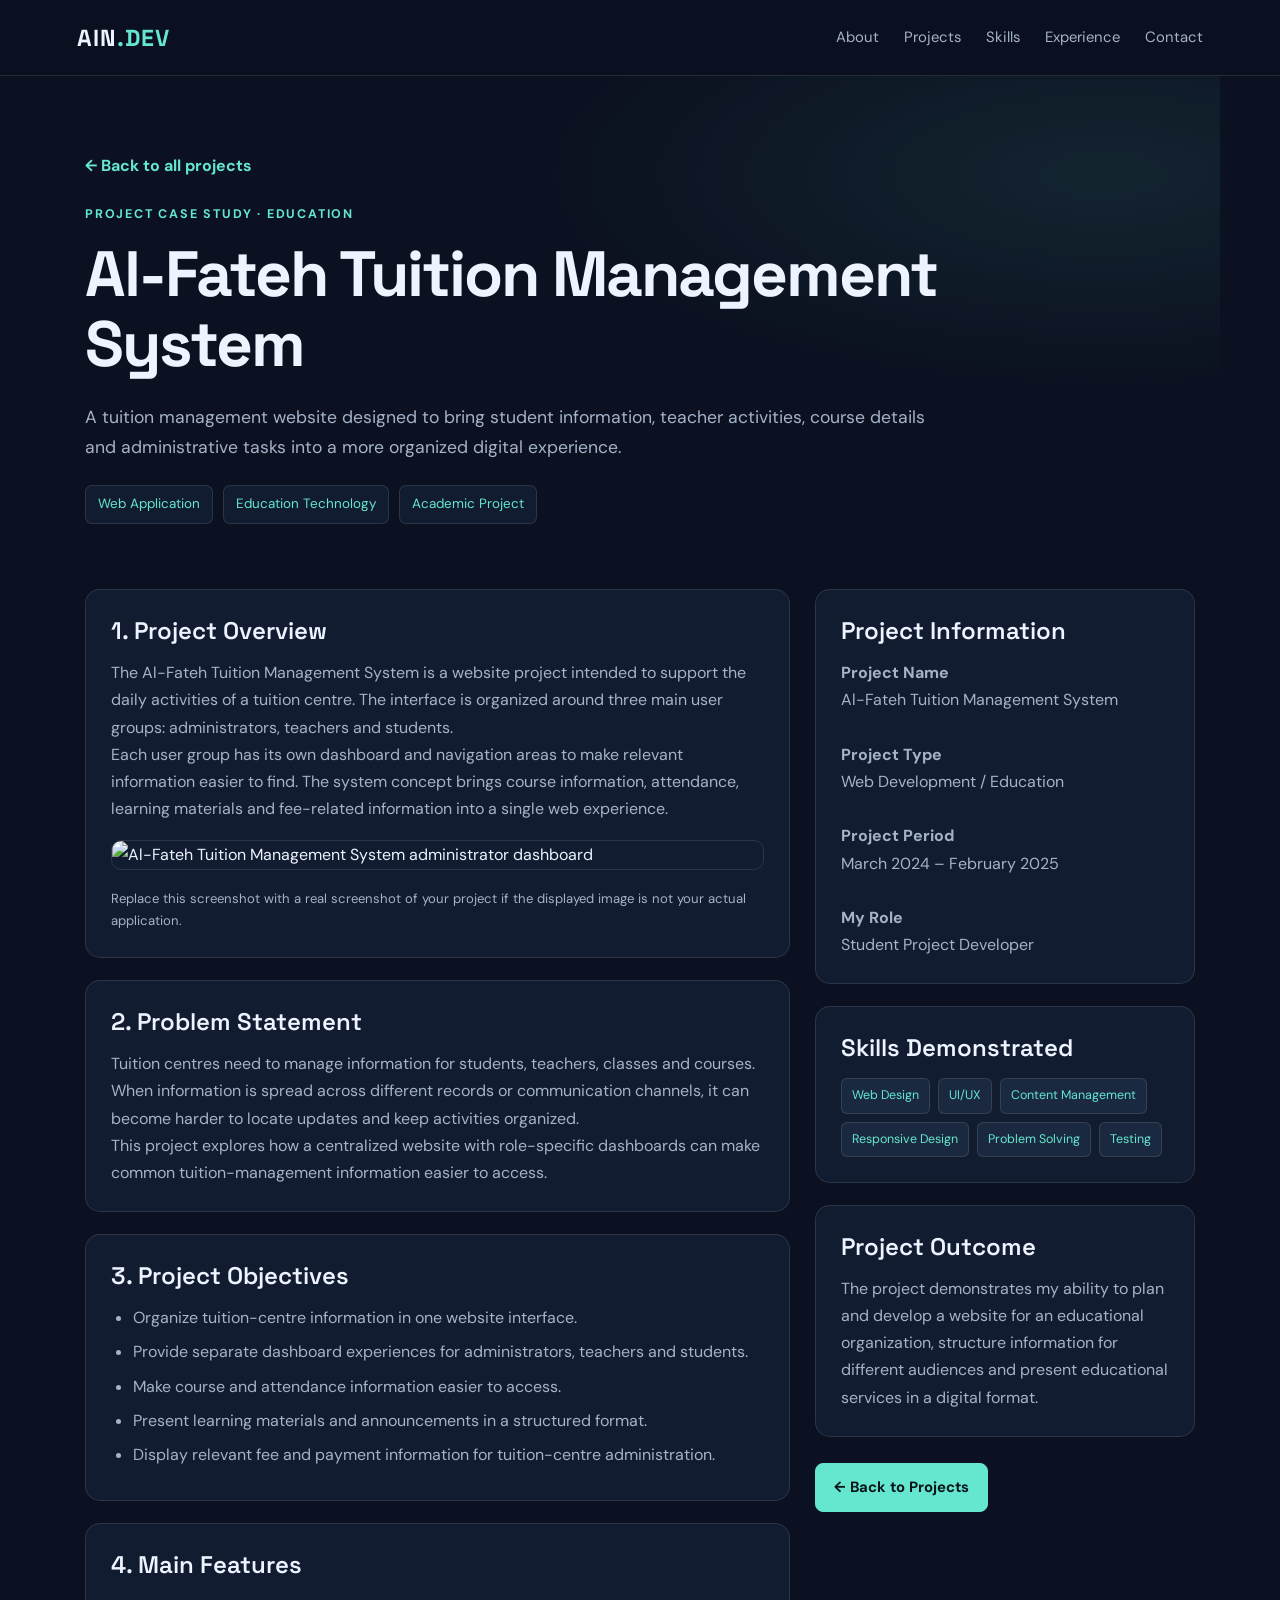
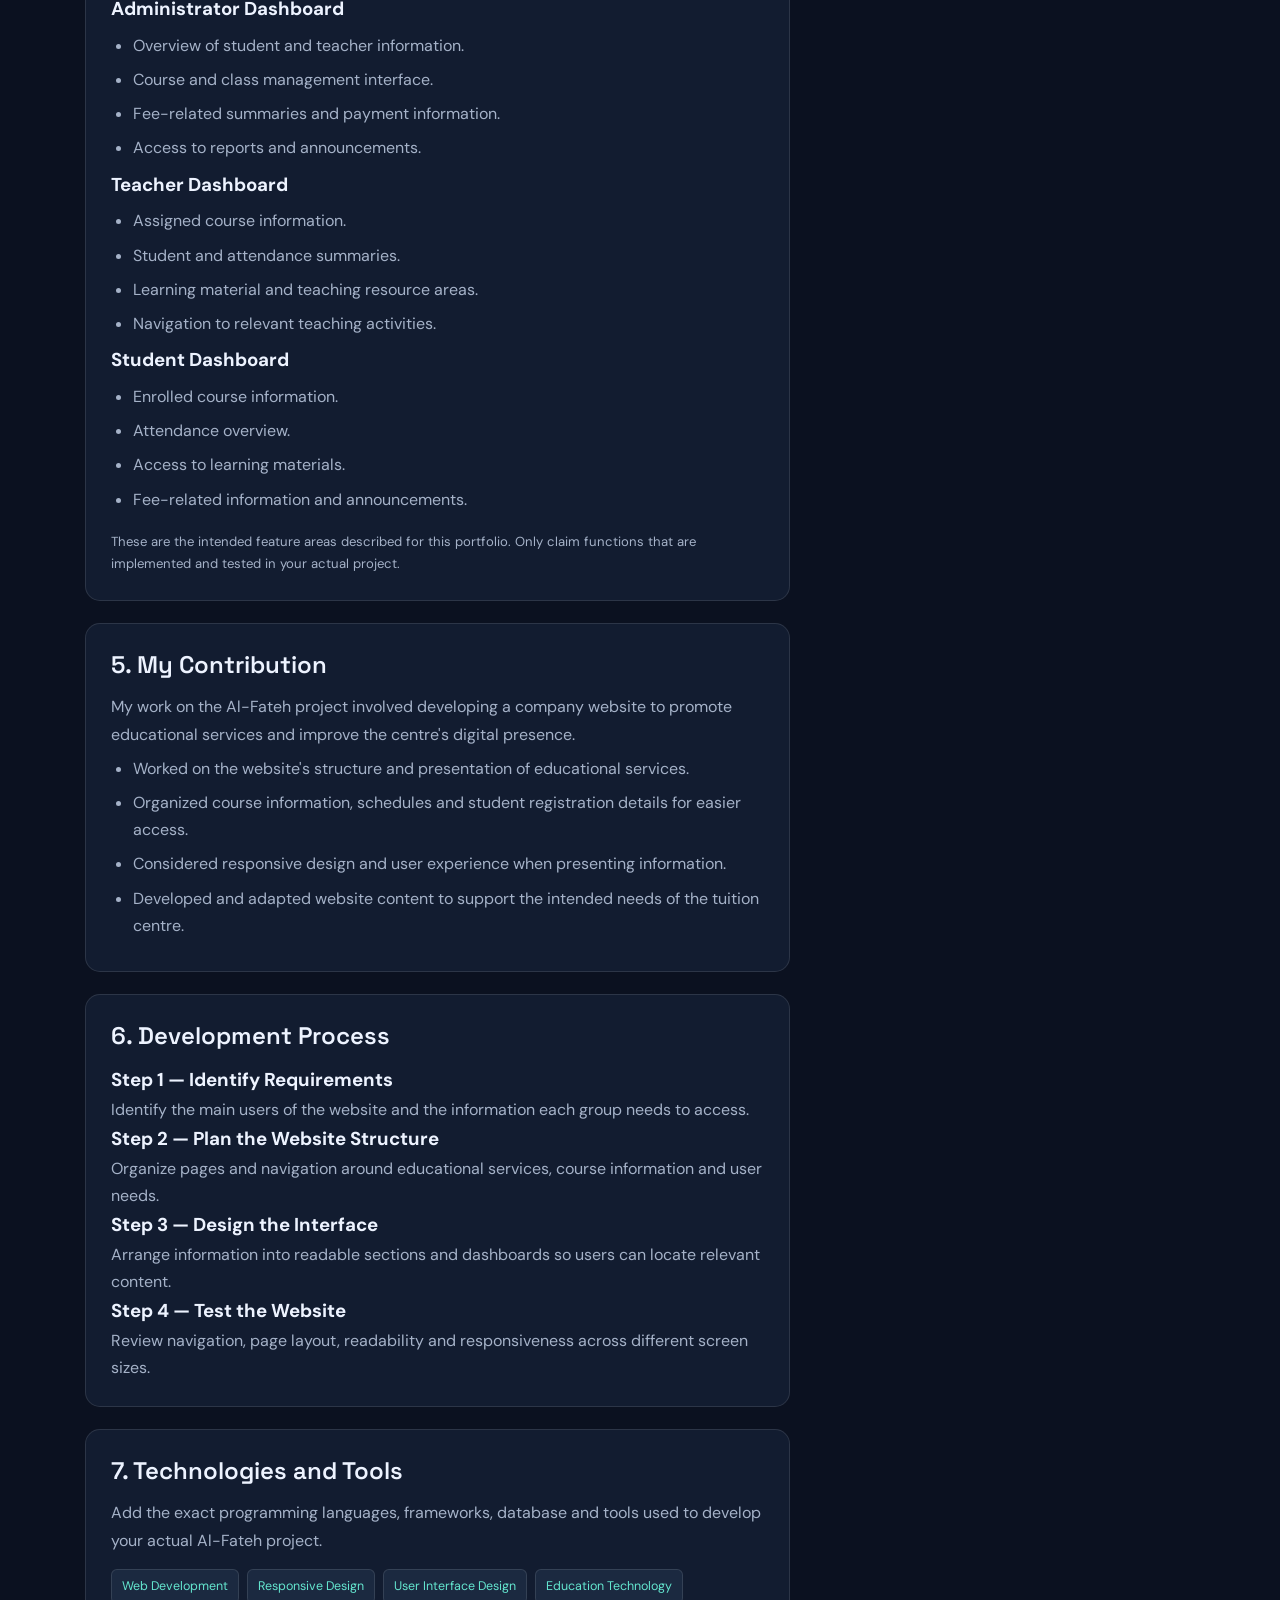
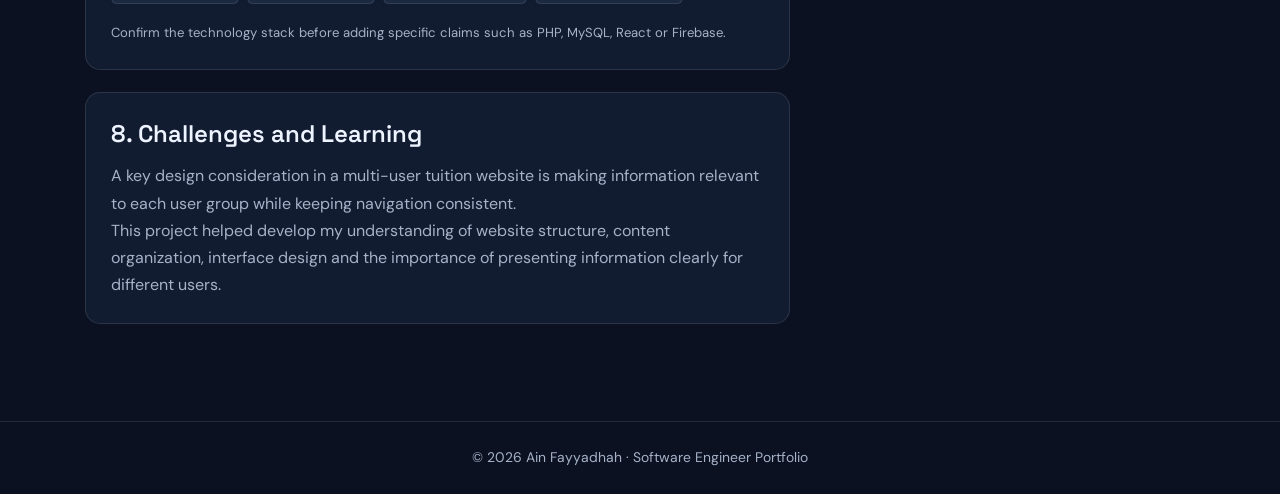
==== al-fateh.html @ 740bcaf2 "Add files via upload" ====
<!DOCTYPE html>
<html lang="en">
<head>
  <meta charset="UTF-8">
  <meta name="viewport" content="width=device-width, initial-scale=1.0">

  <meta name="description" content="Ain Fayyadhah's Al-Fateh Tuition Management System project case study">

  <title>Al-Fateh Tuition Management System | Ain Fayyadhah</title>

  <link rel="stylesheet" href="style.css">
</head>

<body>

<!-- NAVIGATION -->
<header class="navbar">
  <a href="index.html#home" class="logo">AIN<span>.DEV</span></a>

  <button class="menu-toggle" id="menuToggle"
          aria-label="Toggle navigation"
          aria-expanded="false">
    ☰
  </button>

  <nav id="mainNav">
    <a href="index.html#about">About</a>
    <a href="index.html#projects">Projects</a>
    <a href="index.html#skills">Skills</a>
    <a href="index.html#experience">Experience</a>
    <a href="index.html#contact">Contact</a>
  </nav>
</header>

<main class="detail-page">

  <!-- PROJECT INTRODUCTION -->
  <section class="detail-hero">

    <a class="back-link" href="index.html#projects">
      ← Back to all projects
    </a>

    <p class="eyebrow">PROJECT CASE STUDY · EDUCATION</p>

    <h1>Al-Fateh Tuition Management System</h1>

    <p class="lead">
      A tuition management website designed to bring student
      information, teacher activities, course details and
      administrative tasks into a more organized digital
      experience.
    </p>

    <div class="detail-meta">
      <span>Web Application</span>
      <span>Education Technology</span>
      <span>Academic Project</span>
    </div>

  </section>

  <!-- PROJECT DETAILS -->
  <div class="detail-content">

    <div class="detail-grid">

      <div>

        <!-- OVERVIEW -->
        <section class="detail-panel">

          <h2>1. Project Overview</h2>

          <p>
            The Al-Fateh Tuition Management System is a website
            project intended to support the daily activities
            of a tuition centre. The interface is organized
            around three main user groups: administrators,
            teachers and students.
          </p>

          <p>
            Each user group has its own dashboard and navigation
            areas to make relevant information easier to find.
            The system concept brings course information,
            attendance, learning materials and fee-related
            information into a single web experience.
          </p>

          <img
            class="detail-shot"
            src="assets/al-fateh-admin.jpg"
            alt="Al-Fateh Tuition Management System administrator dashboard"
            loading="lazy"
          >

          <p class="small-note">
            Replace this screenshot with a real screenshot of
            your project if the displayed image is not your
            actual application.
          </p>

        </section>

        <!-- PROBLEM -->
        <section class="detail-panel">

          <h2>2. Problem Statement</h2>

          <p>
            Tuition centres need to manage information for
            students, teachers, classes and courses. When
            information is spread across different records
            or communication channels, it can become harder
            to locate updates and keep activities organized.
          </p>

          <p>
            This project explores how a centralized website
            with role-specific dashboards can make common
            tuition-management information easier to access.
          </p>

        </section>

        <!-- OBJECTIVES -->
        <section class="detail-panel">

          <h2>3. Project Objectives</h2>

          <ul>
            <li>
              Organize tuition-centre information in one
              website interface.
            </li>

            <li>
              Provide separate dashboard experiences for
              administrators, teachers and students.
            </li>

            <li>
              Make course and attendance information easier
              to access.
            </li>

            <li>
              Present learning materials and announcements
              in a structured format.
            </li>

            <li>
              Display relevant fee and payment information
              for tuition-centre administration.
            </li>
          </ul>

        </section>

        <!-- FEATURES -->
        <section class="detail-panel">

          <h2>4. Main Features</h2>

          <h3>Administrator Dashboard</h3>

          <ul>
            <li>Overview of student and teacher information.</li>
            <li>Course and class management interface.</li>
            <li>Fee-related summaries and payment information.</li>
            <li>Access to reports and announcements.</li>
          </ul>

          <h3>Teacher Dashboard</h3>

          <ul>
            <li>Assigned course information.</li>
            <li>Student and attendance summaries.</li>
            <li>Learning material and teaching resource areas.</li>
            <li>Navigation to relevant teaching activities.</li>
          </ul>

          <h3>Student Dashboard</h3>

          <ul>
            <li>Enrolled course information.</li>
            <li>Attendance overview.</li>
            <li>Access to learning materials.</li>
            <li>Fee-related information and announcements.</li>
          </ul>

          <p class="small-note">
            These are the intended feature areas described for
            this portfolio. Only claim functions that are
            implemented and tested in your actual project.
          </p>

        </section>

        <!-- CONTRIBUTION -->
        <section class="detail-panel">

          <h2>5. My Contribution</h2>

          <p>
            My work on the Al-Fateh project involved developing
            a company website to promote educational services
            and improve the centre's digital presence.
          </p>

          <ul>
            <li>
              Worked on the website's structure and presentation
              of educational services.
            </li>

            <li>
              Organized course information, schedules and
              student registration details for easier access.
            </li>

            <li>
              Considered responsive design and user experience
              when presenting information.
            </li>

            <li>
              Developed and adapted website content to support
              the intended needs of the tuition centre.
            </li>
          </ul>

        </section>

        <!-- DEVELOPMENT PROCESS -->
        <section class="detail-panel">

          <h2>6. Development Process</h2>

          <h3>Step 1 — Identify Requirements</h3>

          <p>
            Identify the main users of the website and the
            information each group needs to access.
          </p>

          <h3>Step 2 — Plan the Website Structure</h3>

          <p>
            Organize pages and navigation around educational
            services, course information and user needs.
          </p>

          <h3>Step 3 — Design the Interface</h3>

          <p>
            Arrange information into readable sections and
            dashboards so users can locate relevant content.
          </p>

          <h3>Step 4 — Test the Website</h3>

          <p>
            Review navigation, page layout, readability and
            responsiveness across different screen sizes.
          </p>

        </section>

        <!-- TECHNOLOGY -->
        <section class="detail-panel">

          <h2>7. Technologies and Tools</h2>

          <p>
            Add the exact programming languages, frameworks,
            database and tools used to develop your actual
            Al-Fateh project.
          </p>

          <div class="tags">
            <span>Web Development</span>
            <span>Responsive Design</span>
            <span>User Interface Design</span>
            <span>Education Technology</span>
          </div>

          <p class="small-note">
            Confirm the technology stack before adding specific
            claims such as PHP, MySQL, React or Firebase.
          </p>

        </section>

        <!-- CHALLENGES -->
        <section class="detail-panel">

          <h2>8. Challenges and Learning</h2>

          <p>
            A key design consideration in a multi-user tuition
            website is making information relevant to each
            user group while keeping navigation consistent.
          </p>

          <p>
            This project helped develop my understanding of
            website structure, content organization, interface
            design and the importance of presenting information
            clearly for different users.
          </p>

        </section>

      </div>

      <!-- SIDEBAR -->
      <aside>

        <section class="detail-panel">

          <h2>Project Information</h2>

          <p><strong>Project Name</strong></p>
          <p>Al-Fateh Tuition Management System</p>

          <br>

          <p><strong>Project Type</strong></p>
          <p>Web Development / Education</p>

          <br>

          <p><strong>Project Period</strong></p>
          <p>March 2024 – February 2025</p>

          <br>

          <p><strong>My Role</strong></p>
          <p>Student Project Developer</p>

        </section>

        <section class="detail-panel">

          <h2>Skills Demonstrated</h2>

          <div class="tags">
            <span>Web Design</span>
            <span>UI/UX</span>
            <span>Content Management</span>
            <span>Responsive Design</span>
            <span>Problem Solving</span>
            <span>Testing</span>
          </div>

        </section>

        <section class="detail-panel">

          <h2>Project Outcome</h2>

          <p>
            The project demonstrates my ability to plan and
            develop a website for an educational organization,
            structure information for different audiences and
            present educational services in a digital format.
          </p>

        </section>

        <a class="button" href="index.html#projects">
          ← Back to Projects
        </a>

      </aside>

    </div>

  </div>

</main>

<footer>
  <p>
    © <span id="year">2026</span>
    Ain Fayyadhah · Software Engineer Portfolio
  </p>
</footer>

<script src="script.js"></script>

</body>
</html>
---- style.css ----
@import url('https://fonts.googleapis.com/css2?family=DM+Sans:wght@400;500;600;700&family=Space+Grotesk:wght@400;500;600;700&display=swap');

:root {
  --bg: #0b1120;
  --surface: #121c30;
  --surface2: #1b2940;
  --text: #edf3ff;
  --muted: #a5b2c8;
  --accent: #64e6cf;
  --blue: #8ab4ff;
  --border: rgba(255,255,255,.11);
  --max: 1160px;
}

* { box-sizing: border-box; margin: 0; padding: 0; }

html {
  scroll-behavior: smooth;
  scroll-padding-top: 95px;
}

body {
  width: 100%;
  min-height: 100%;
  margin: 0;
  overflow-x: hidden;
  font-family: 'DM Sans', Arial, sans-serif;
  background: var(--bg);
  color: var(--text);
  line-height: 1.7;
}

a { color: inherit; text-decoration: none; }
img { display: block; max-width: 100%; height: auto; }
button { font: inherit; cursor: pointer; }

.navbar {
  position: sticky;
  top: 0;
  z-index: 100;
  display: flex;
  justify-content: space-between;
  align-items: center;
  gap: 24px;
  width: 100%;
  min-height: 76px;
  padding: 18px max(6%, calc((100% - var(--max))/2));
  background: rgba(11,17,32,.96);
  border-bottom: 1px solid var(--border);
  backdrop-filter: blur(16px);
}

.logo {
  flex-shrink: 0;
  font: 700 1.45rem 'Space Grotesk', sans-serif;
  letter-spacing: 1px;
}

.logo span { color: var(--accent); }

.navbar nav {
  display: flex;
  align-items: center;
  justify-content: flex-end;
  gap: 25px;
  margin-left: auto;
}

.navbar nav a {
  color: var(--muted);
  font-size: .93rem;
  transition: color .2s;
}

.navbar nav a:hover,
.navbar nav a.active { color: var(--accent); }

.menu-toggle {
  display: none;
  background: transparent;
  color: var(--text);
  border: 1px solid var(--border);
  border-radius: 8px;
  padding: 6px 10px;
}

.hero {
  display: grid;
  grid-template-columns: minmax(0, 1.4fr) minmax(280px, .8fr);
  align-items: center;
  gap: 70px;
  width: 100%;
  max-width: var(--max);
  min-height: 76vh;
  margin: auto;
  padding: 90px 25px;
  background: radial-gradient(ellipse at 85% 20%, rgba(100,230,207,.10), transparent 38%);
}

.hero-content { min-width: 0; }

.eyebrow,
.project-type {
  margin-bottom: 15px;
  color: var(--accent);
  font-size: .78rem;
  font-weight: 700;
  letter-spacing: 1.8px;
}

.hero h1,
.detail-hero h1 {
  margin-bottom: 24px;
  font: 700 clamp(2.7rem, 6vw, 5rem)/1.08 'Space Grotesk', sans-serif;
  letter-spacing: -2px;
  overflow-wrap: anywhere;
}

.hero h1 span { color: var(--accent); }

.hero-content > p:not(.eyebrow) {
  max-width: 620px;
  margin-bottom: 26px;
  color: var(--muted);
}

.button {
  display: inline-flex;
  align-items: center;
  justify-content: center;
  margin: 4px 8px 4px 0;
  padding: 11px 18px;
  color: #08151a;
  background: var(--accent);
  border: 1px solid var(--accent);
  border-radius: 8px;
  font-size: .93rem;
  font-weight: 700;
  transition: transform .2s, background .2s, color .2s;
}

.button:hover {
  transform: translateY(-2px);
  background: transparent;
  color: var(--accent);
}

.button.secondary {
  color: var(--text);
  background: transparent;
  border-color: var(--border);
}

.button.secondary:hover {
  color: var(--accent);
  border-color: var(--accent);
}

.profile {
  justify-self: center;
  width: 100%;
  max-width: 360px;
  min-width: 0;
  padding: 30px;
  text-align: center;
  background: var(--surface);
  border: 1px solid var(--border);
  border-radius: 22px;
  box-shadow: 0 20px 60px #0002;
}

.profile img {
  display: block;
  width: 175px;
  height: 175px;
  max-width: 100%;
  aspect-ratio: 1 / 1;
  object-fit: cover;
  border-radius: 50%;
  border: 4px solid var(--accent);
  margin: 0 auto 18px;
  background: var(--surface2);
}

.profile h2 {
  font: 600 1.5rem 'Space Grotesk', sans-serif;
  text-align: center;
}

.profile p {
  color: var(--muted);
  font-size: .93rem;
  text-align: center;
}

.section {
  width: 100%;
  max-width: var(--max);
  margin: auto;
  padding: 82px 25px;
  border-top: 1px solid var(--border);
}

.section h2 {
  margin-bottom: 22px;
  font: 600 clamp(2rem, 4vw, 3rem)/1.2 'Space Grotesk', sans-serif;
}

.section-intro {
  max-width: 820px;
  color: var(--muted);
}

.projects {
  display: grid;
  grid-template-columns: repeat(2, minmax(0, 1fr));
  gap: 24px;
  margin-top: 32px;
}

.project {
  min-width: 0;
  overflow: hidden;
  background: var(--surface);
  border: 1px solid var(--border);
  border-radius: 17px;
  transition: transform .25s, border-color .25s, box-shadow .25s;
}

.project-link {
  display: flex;
  flex-direction: column;
  min-width: 0;
  height: 100%;
}

.project:hover {
  transform: translateY(-5px);
  border-color: var(--accent);
  box-shadow: 0 18px 45px #0002;
}

.project > img {
  display: block;
  width: 100%;
  max-width: 100%;
  height: 245px;
  object-fit: cover;
  background: var(--surface2);
  border-bottom: 1px solid var(--border);
}

.project-body {
  display: flex;
  flex: 1;
  flex-direction: column;
  align-items: flex-start;
  padding: 22px;
}

.project-type {
  margin-bottom: 8px;
  font-size: .69rem;
}

.project h3 {
  margin-bottom: 12px;
  font: 600 1.28rem/1.35 'Space Grotesk', sans-serif;
}

.project p:not(.project-type) {
  margin-bottom: 18px;
  color: var(--muted);
  font-size: .94rem;
}

.tags,
.skills {
  display: flex;
  flex-wrap: wrap;
  gap: 8px;
}

.tags { margin-top: auto; }

.tags span,
.skills span {
  padding: 6px 10px;
  color: var(--accent);
  background: var(--surface2);
  border: 1px solid var(--border);
  border-radius: 6px;
  font-size: .78rem;
}

.project-cta {
  margin-top: 20px;
  color: var(--accent);
  font-size: .9rem;
  font-weight: 700;
}

.project-cta span {
  display: inline-block;
  transition: transform .2s;
}

.project:hover .project-cta span {
  transform: translate(3px, -3px);
}

.project-placeholder {
  display: grid;
  place-items: center;
  height: 245px;
  color: var(--accent);
  background: linear-gradient(135deg, #1d3552, #174c50);
  font: 700 1.4rem 'Space Grotesk', sans-serif;
  text-align: center;
}

.skills { margin-top: 26px; }

.skills span {
  padding: 10px 14px;
  font-size: .92rem;
  transition: border-color .2s, transform .2s;
}

.skills span:hover {
  transform: translateY(-2px);
  border-color: var(--accent);
}

.small-note {
  margin-top: 18px;
  color: var(--muted);
  font-size: .82rem;
}

.timeline-item {
  margin: 24px 0;
  padding: 2px 0 23px 24px;
  border-left: 2px solid var(--accent);
}

.timeline-item h3 {
  margin-bottom: 5px;
  font: 600 1.12rem 'Space Grotesk', sans-serif;
}

.timeline-item p { color: var(--muted); }

.timeline-date {
  margin-bottom: 6px;
  color: var(--accent) !important;
  font-size: .88rem;
}

.contact {
  background: radial-gradient(ellipse at 80% 50%, rgba(100,230,207,.07), transparent 40%);
}

.contact > p:not(.eyebrow) {
  margin-bottom: 20px;
  color: var(--muted);
}

#message {
  min-height: 25px;
  margin-top: 10px;
  color: var(--accent);
}

footer {
  padding: 24px;
  color: var(--muted);
  border-top: 1px solid var(--border);
  text-align: center;
  font-size: .87rem;
}

.detail-page { min-height: 70vh; }

.detail-hero {
  max-width: var(--max);
  margin: auto;
  padding: 76px 25px 45px;
  background: radial-gradient(ellipse at 90% 20%, rgba(100,230,207,.09), transparent 38%);
}

.detail-hero h1 {
  max-width: 900px;
  font-size: clamp(2.4rem, 5vw, 4.3rem);
}

.detail-hero .lead {
  max-width: 850px;
  color: var(--muted);
  font-size: 1.1rem;
}

.detail-meta {
  display: flex;
  flex-wrap: wrap;
  gap: 10px;
  margin-top: 23px;
}

.detail-meta span {
  padding: 7px 12px;
  color: var(--accent);
  background: var(--surface);
  border: 1px solid var(--border);
  border-radius: 7px;
  font-size: .84rem;
}

.detail-content {
  max-width: var(--max);
  margin: auto;
  padding: 20px 25px 75px;
}

.detail-grid {
  display: grid;
  grid-template-columns: minmax(0, 1.3fr) minmax(0, .7fr);
  gap: 25px;
}

.detail-panel {
  margin-bottom: 22px;
  padding: 25px;
  background: var(--surface);
  border: 1px solid var(--border);
  border-radius: 15px;
}

.detail-panel h2 {
  margin-bottom: 13px;
  font: 600 1.5rem 'Space Grotesk', sans-serif;
}

.detail-panel p,
.detail-panel li { color: var(--muted); }

.detail-panel ul { padding-left: 22px; }
.detail-panel li { margin: 7px 0; }

.detail-shot {
  width: 100%;
  margin: 18px 0;
  border: 1px solid var(--border);
  border-radius: 10px;
}

.shot-grid {
  display: grid;
  grid-template-columns: repeat(2, minmax(0, 1fr));
  gap: 14px;
  margin-top: 18px;
}

.shot-grid img {
  width: 100%;
  height: 190px;
  object-fit: cover;
  background: var(--surface2);
  border: 1px solid var(--border);
  border-radius: 9px;
}

.back-link {
  display: inline-flex;
  gap: 8px;
  margin-bottom: 25px;
  color: var(--accent);
  font-weight: 700;
}

.back-link:hover { text-decoration: underline; }

.detail-panel .tags { margin-top: 15px; }

.note-box {
  margin-top: 15px;
  padding: 14px;
  color: var(--muted);
  background: var(--surface2);
  border-left: 3px solid var(--accent);
  border-radius: 0 8px 8px 0;
}

.reveal {
  opacity: 0;
  transform: translateY(18px);
  transition: opacity .55s ease, transform .55s ease;
}

.reveal.visible {
  opacity: 1;
  transform: translateY(0);
}

/* Tablet and mobile */

@media (max-width: 850px) {
  .navbar {
    flex-wrap: wrap;
    padding: 16px 5%;
  }

  .menu-toggle {
    display: block;
    margin-left: auto;
  }

  .navbar nav {
    display: none;
    order: 3;
    width: 100%;
    gap: 14px;
    margin-left: 0;
    flex-wrap: wrap;
  }

  .navbar nav.open { display: flex; }

  .hero {
    grid-template-columns: minmax(0, 1fr);
    gap: 35px;
    padding: 65px 6%;
  }

  .profile {
    width: 100%;
    max-width: 420px;
    margin: auto;
  }

  .section { padding: 65px 6%; }
  .projects { grid-template-columns: 1fr; }
  .detail-grid { grid-template-columns: 1fr; }
  .detail-hero { padding: 55px 6% 35px; }
  .detail-content { padding: 15px 6% 60px; }
}

@media (max-width: 480px) {
  .hero h1 { font-size: 2.75rem; }

  .profile img {
    width: 145px;
    height: 145px;
  }

  .project > img,
  .project-placeholder { height: 200px; }

  .shot-grid { grid-template-columns: 1fr; }

  .shot-grid img {
    height: auto;
    max-height: 260px;
  }

  .button { font-size: .88rem; }
  .navbar nav a { font-size: .87rem; }
}

@media (prefers-reduced-motion: reduce) {
  *,
  *::before,
  *::after {
    scroll-behavior: auto !important;
    transition-duration: .01ms !important;
  }

  .reveal {
    opacity: 1;
    transform: none;
  }
}
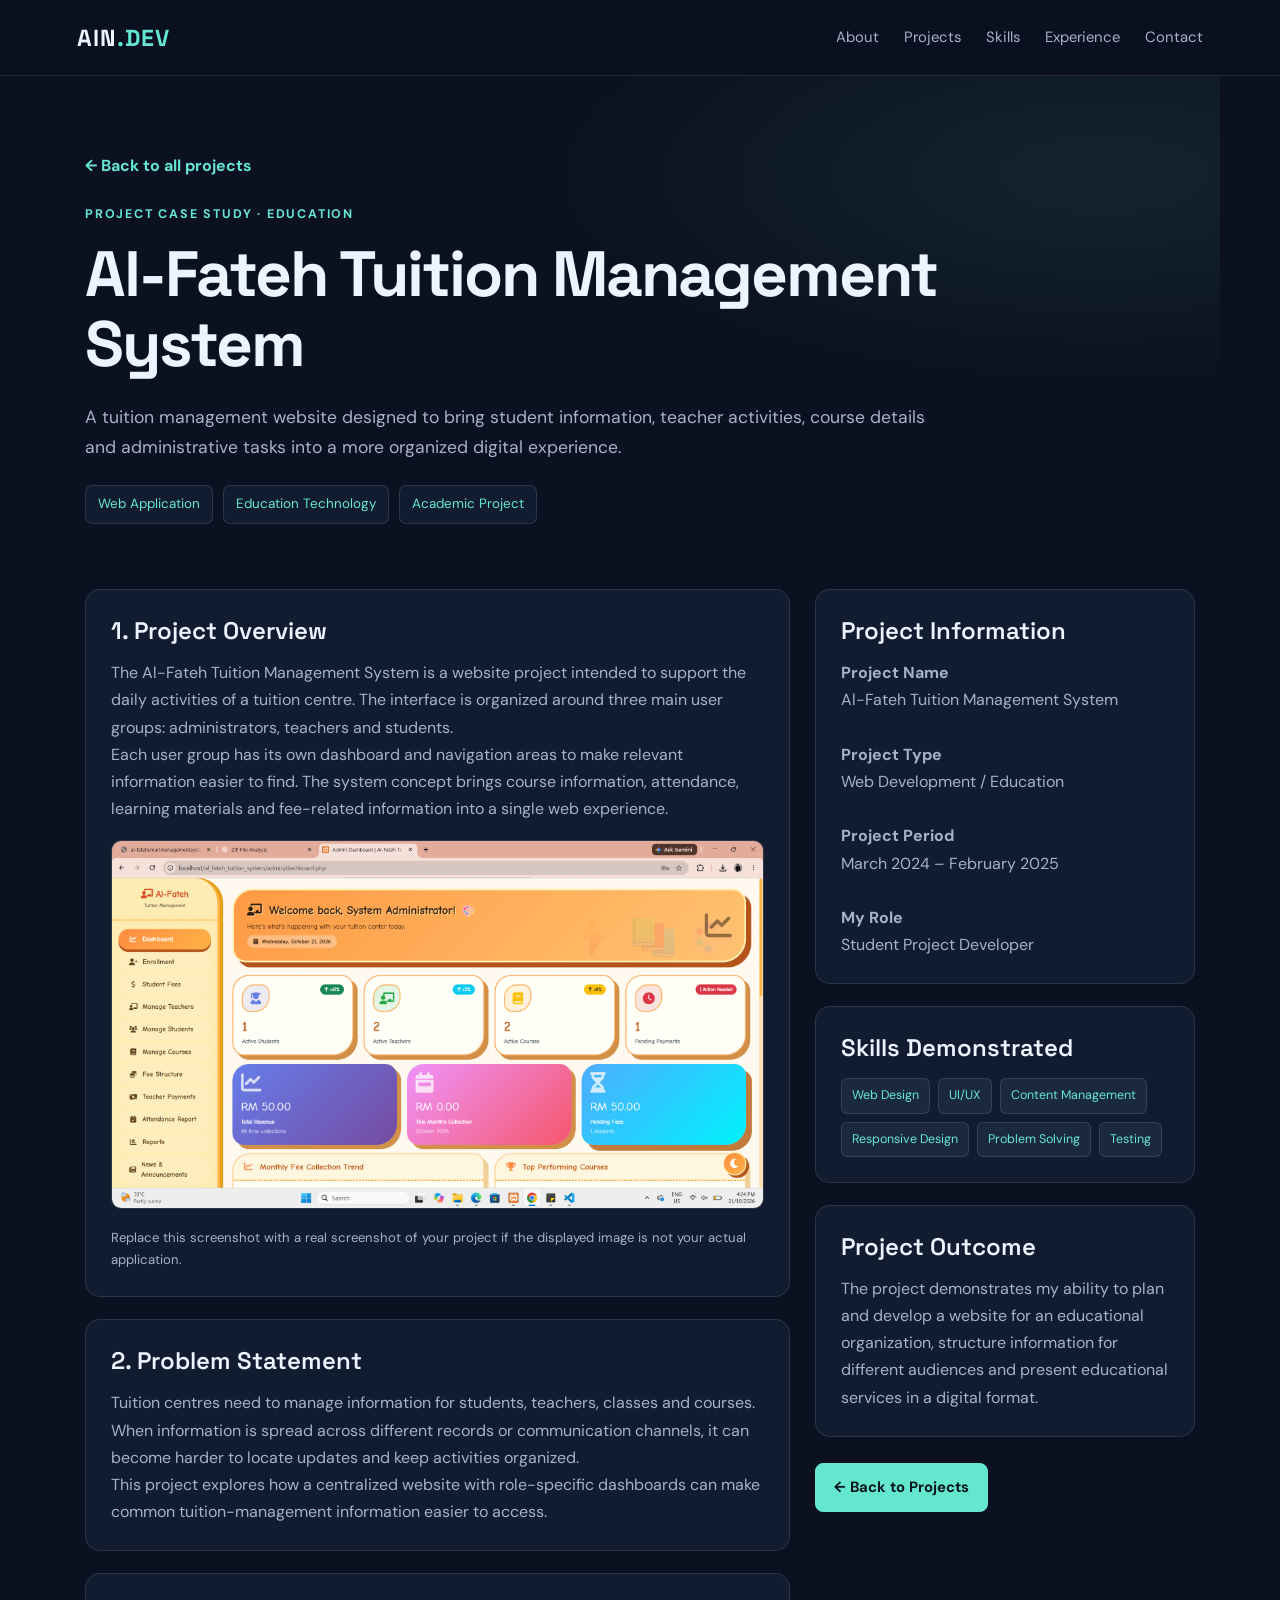
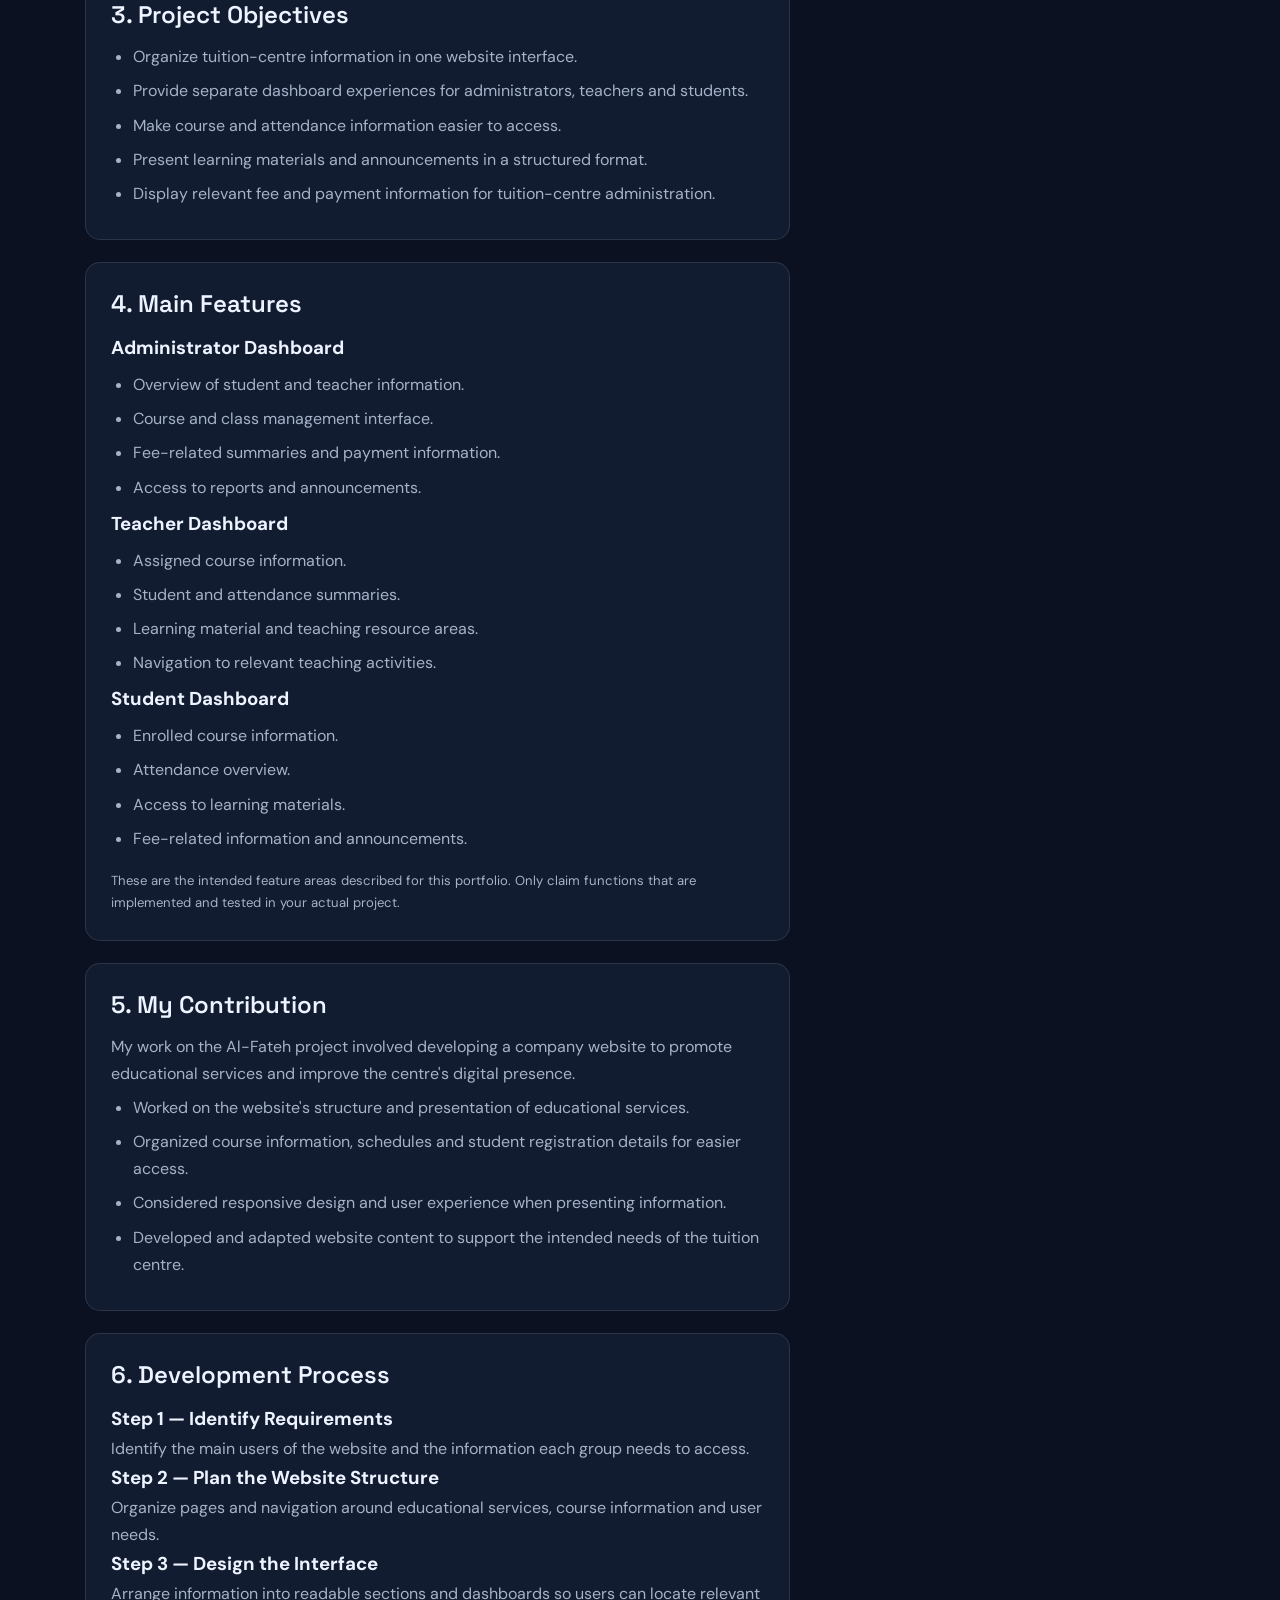
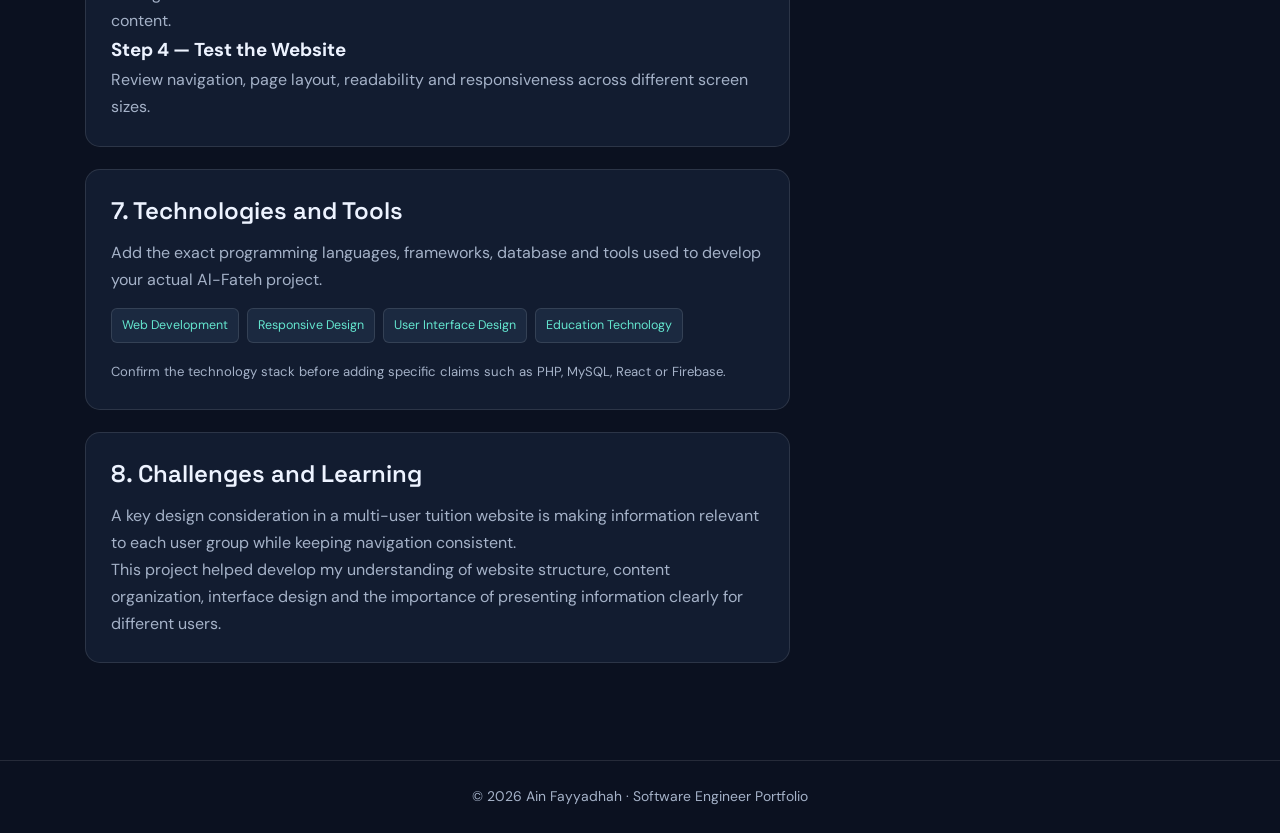
==== commit 9aeb579a: "Update al-fateh.html" ====
--- a/al-fateh.html
+++ b/al-fateh.html
@@ -90,7 +90,7 @@
 
           <img
             class="detail-shot"
-            src="assets/al-fateh-admin.jpg"
+            src="al-fateh-admin.jpg"
             alt="Al-Fateh Tuition Management System administrator dashboard"
             loading="lazy"
           >
@@ -392,4 +392,4 @@
 <script src="script.js"></script>
 
 </body>
-</html>+</html>
